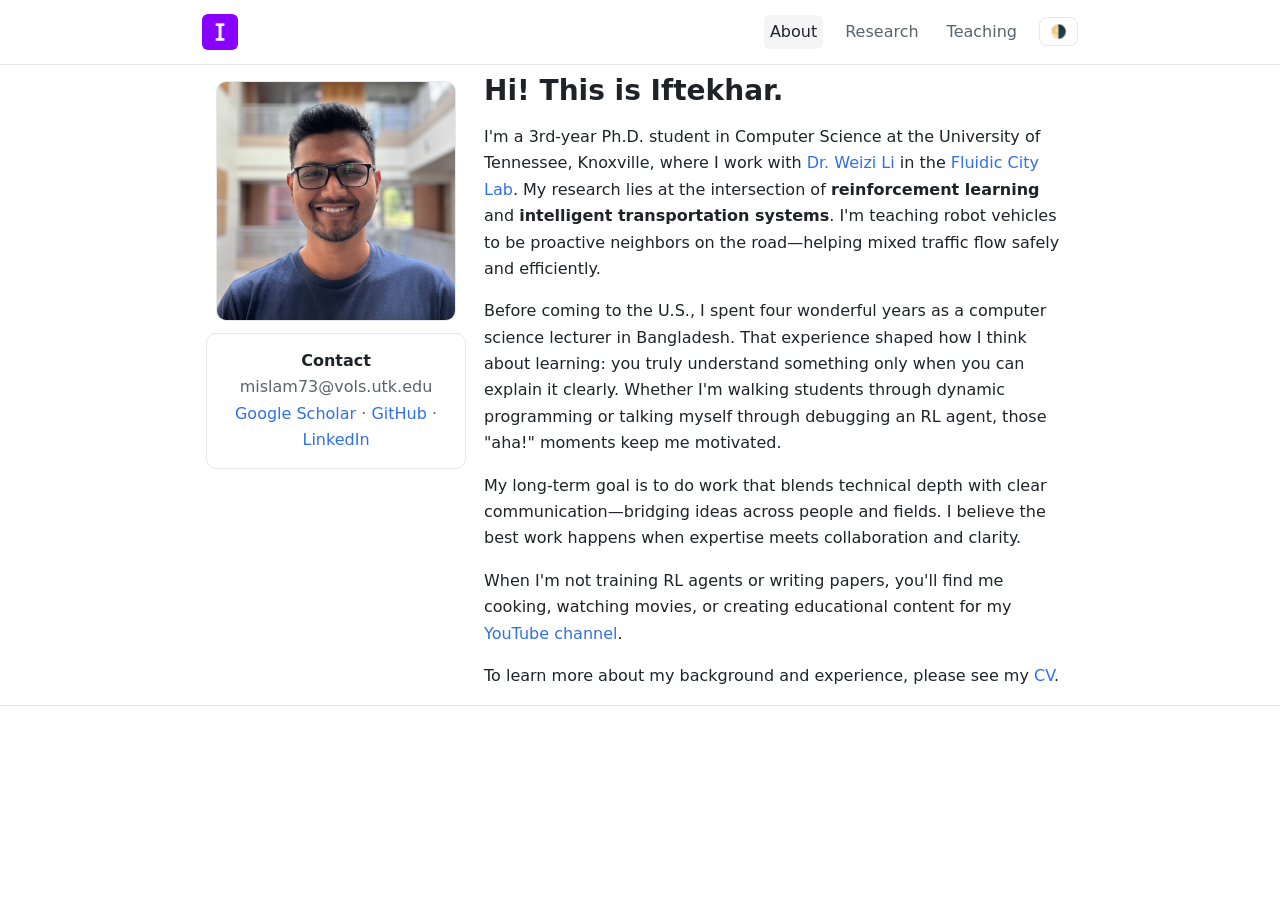
==== index.html @ 0e3d3ce4 "Update description for clarity and conciseness" ====
<!doctype html>
<html lang="en"><head>
<meta charset="utf-8"><meta name="viewport" content="width=device-width, initial-scale=1">
<title>Iftekharul Islam</title>
<link rel="icon" href="/assets/img/favicon.ico" type="image/svg+xml">
<link rel="stylesheet" href="/assets/css/styles.css">
</head><body>
<!-- <header class="site-header"><div class="container nav"> -->
  <!-- <a class="brand" href="/"><img src="/assets/img/favicon.ico" alt="Logo"><span>Iftekharul Islam</span></a> -->
  <!-- <a class="brand" href="/"><img src="/assets/img/favicon.ico" alt="Logo"></a>
  <nav class="navlinks">
    <a href="/" class="active">About</a>
    <a href="/research.html" class="">Research</a>
    <a href="/teaching.html" class="">Teaching</a>
    <button class="toggle" data-toggle-theme aria-label="Toggle theme">🌗</button>
  </nav>
</div></header> -->

<header class="site-header"><div class="container nav">
  <a class="brand" href="/"><img src="/assets/img/favicon.ico" alt="Logo"></a>
  <nav class="navlinks">
    <a href="/" class="active">About</a>
    <a href="/research.html" class="">Research</a>
    <a href="/teaching.html" class="">Teaching</a>
    <button class="toggle" data-toggle-theme aria-label="Toggle theme">🌗</button>
  </nav>
</div></header>

  
<main class="container">

<div class="grid">
  <div>
    <img src="/assets/img/profile.jpg" alt="Profile photo">
    <div class="card" style="margin-top:12px">
      <strong>Contact</strong>
      <div class="small">mislam73@vols.utk.edu</div>
      <div class="small"><a href="https://scholar.google.com/citations?user=0Px185sAAAAJ">Google Scholar</a> ·
      <a href="https://github.com/iftekharCS">GitHub</a> ·
      <a href="https://www.linkedin.com/in/iftekhar-cs">LinkedIn</a></div>
    </div>
  </div>
  <div>
<h1>Hi! This is Iftekhar.</h1>

<p>I'm a 3rd-year Ph.D. student in Computer Science at the University of Tennessee, Knoxville, where I work with <a href="https://weizi-li.github.io/">Dr. Weizi Li</a> in the <a href="https://fluidic-city.github.io/">Fluidic City Lab</a>. My research lies at the intersection of <strong>reinforcement learning</strong> and <strong>intelligent transportation systems</strong>. I'm teaching robot vehicles to be proactive neighbors on the road—helping mixed traffic flow safely and efficiently.</p>

<p>Before coming to the U.S., I spent four wonderful years as a computer science lecturer in Bangladesh. That experience shaped how I think about learning: you truly understand something only when you can explain it clearly. Whether I'm walking students through dynamic programming or talking myself through debugging an RL agent, those "aha!" moments keep me motivated.</p>

<p>My long-term goal is to do work that blends technical depth with clear communication—bridging ideas across people and fields. I believe the best work happens when expertise meets collaboration and clarity.</p>

<p>When I'm not training RL agents or writing papers, you'll find me cooking, watching movies, or creating educational content for my <a href="https://www.youtube.com/@philoCS">YouTube channel</a>.</p>

<p>To learn more about my background and experience, please see my <a href="/assets/MII_CV.pdf">CV</a>.</p>

    <!-- <h2>News</h2>
    <ul>
      <li>Two papers accepted to <strong>IROS 2025</strong> (Heterogeneous Mixed Traffic; Beacon dataset).</li>
      <li>GTA for <strong>COSC 423/523 AI</strong> (Fall 2025).</li>
    </ul>

    <h2>CV</h2>
    <p>See my <a href="/CV.pdf">CV (PDF)</a>.</p> -->
  </div>
</div>
</main>
<footer><div class="container">
  <!-- <div>© 2025 Md Iftekharul Islam · <span class="small">UTK · RL · ITS</span></div> -->
</div></footer>
<script src="/assets/js/theme.js"></script>
</body></html>
---- assets/css/styles.css ----
/* Minimal Academic Theme
   - Light/Dark via [data-theme="dark"]
   - Clean typographic layout similar to classic academic pages
*/

/* ---------- Theme Variables ---------- */
:root{
  --bg: #ffffff;
  --text: #1f2328;
  --muted: #5b636a;
  --link: #2f6feb;
  --border: #e6e8eb;
  --accent: #6e7781;
  --codebg: #f6f8fa;
}
:root[data-theme="dark"]{
  --bg: #0d1117;
  --text: #e6edf3;
  --muted: #9da7b0;
  --link: #79c0ff;
  --border: #2d333b;
  --accent: #8b949e;
  --codebg: #161b22;
}

/* ---------- Reset-ish ---------- */
*{ box-sizing:border-box }
html, body{ margin:0; padding:0 }
img{ max-width:100%; height:auto; display:block } /* global image safety */

/* ---------- Base Typography ---------- */
body{
  background:var(--bg);
  color:var(--text);
  font: 16px/1.65 ui-sans-serif, system-ui, -apple-system, "Segoe UI", Roboto, Helvetica, Arial, sans-serif;
}
a{ color:var(--link); text-decoration:none }
a:hover{ text-decoration:underline }
.container{ max-width: 900px; margin: 0 auto; padding: 0 16px; }

main{ padding: 28px 0 48px; }
h1{ font-size:28px; margin:.2rem 0 .6rem }
h2{ font-size:22px; margin:1.2rem 0 .4rem }
h3{ font-size:18px; margin:1rem 0 .3rem }
p{ margin: .5rem 0 1rem }
ul{ padding-left: 1.2rem; margin: .25rem 0 1rem }
hr{ border:0; border-top:1px solid var(--border); margin: 1.25rem 0 }
.small{ color:var(--muted); }

/* ---------- Header / Nav ---------- */
.site-header{
  border-bottom:1px solid var(--border);
  position:sticky; top:0; background:var(--bg); z-index:10;
}
.nav{
  display:flex; align-items:center; justify-content:space-between; gap:12px;
  padding: 14px 12px;
}
.brand{ display:flex; align-items:center; gap:10px; color:var(--text); font-weight:700; font-size:18px; }
.brand img{ width:36px; height:36px; border-radius:6px }
.navlinks{ display:flex; gap:16px; align-items:center; }
.navlinks a{ color:var(--muted); padding:4px 6px; border-radius:6px }
.navlinks a.active, .navlinks a:hover{ color:var(--text); background:rgba(127,127,127,.08) }
.toggle{
  border:1px solid var(--border); background:transparent; color:var(--text);
  border-radius:8px; padding:6px 10px; cursor:pointer;
}

/* ---------- Layout Grid ---------- */
.grid{
  display:grid;
  gap:18px;
  grid-template-columns: 260px 1fr; /* sidebar + main */
  align-items:start; /* keeps cards/images from stretching */
}

/* Stack on smaller screens */
@media (max-width: 880px){
  .grid{ grid-template-columns: 1fr; }
}

/* ---------- Cards / Blocks ---------- */
.card{
  border:1px solid var(--border);
  border-radius:10px;
  padding:14px;
}
blockquote{
  border-left:3px solid var(--border);
  padding-left:12px;
  color:var(--muted)
}

/* ---------- Center-align Contact Card Only ---------- */
.grid .card {
  text-align: center;
}



/* ---------- Tables / Code ---------- */
table{ border-collapse:collapse; width:100% }
th, td{ border:1px solid var(--border); padding:8px; text-align:left }
code, pre{ background:var(--codebg); padding:.2rem .35rem; border-radius:6px }

/* ---------- Footer ---------- */
footer{
  border-top:1px solid var(--border);
  padding:22px 0;
  color:var(--muted)
}

/* ---------- Profile Image ---------- */
/* Remove inline styles from the <img> in HTML; sizing is controlled here */
img[alt="Profile photo"]{
  width:100%;
  max-width:240px;        /* ideal desktop size for the sidebar */
  margin:auto;            /* centers inside the left column */
  margin-top:16px;
  border-radius:10px;
  border:1px solid var(--border);
}

/* Slightly smaller on phones */
@media (max-width: 768px){
  img[alt="Profile photo"]{
    max-width:200px;
  }
}
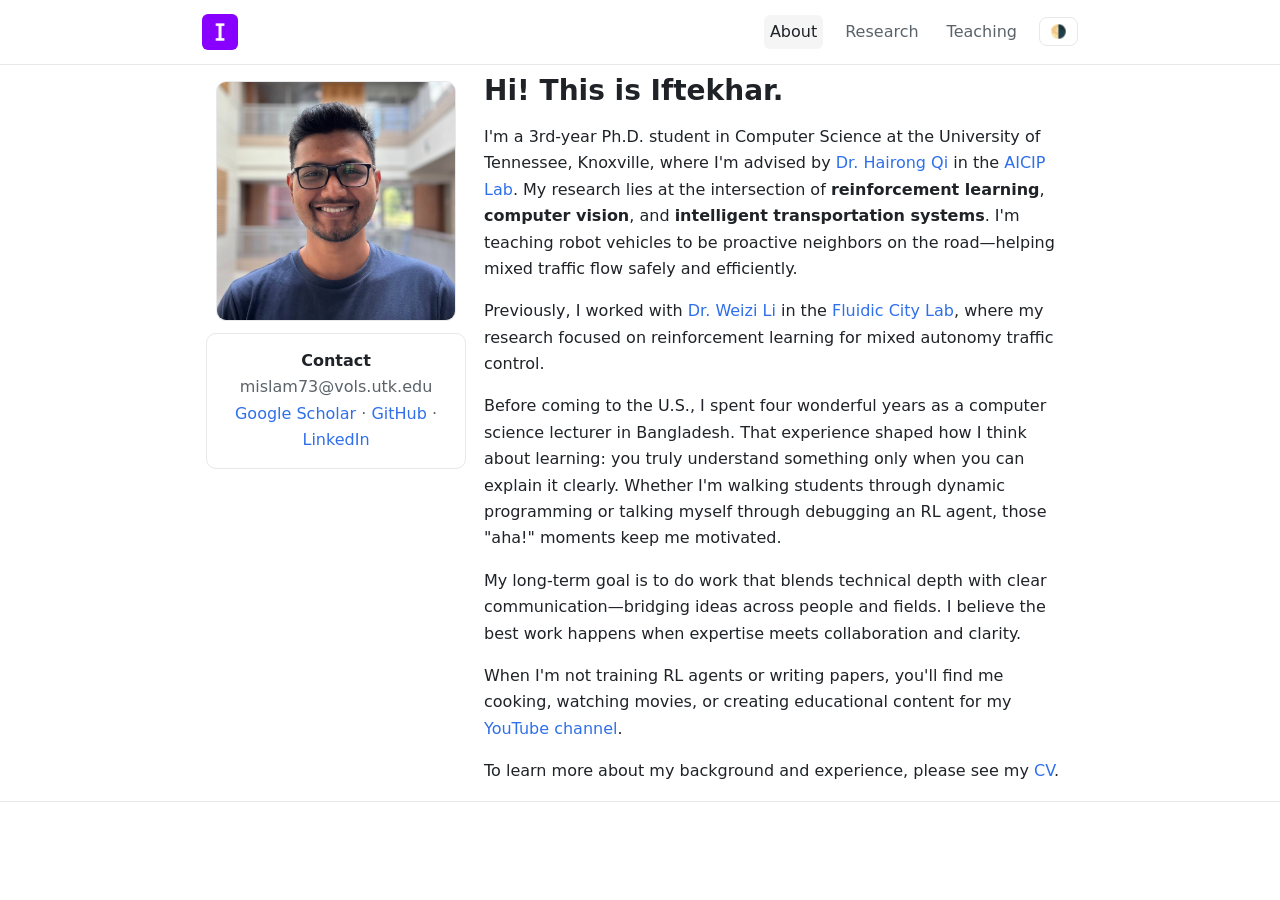
==== commit ed1226d6: "Revise personal and research details in index.html Updated personal introduction and research focus " ====
--- a/index.html
+++ b/index.html
@@ -43,7 +43,12 @@
   <div>
 <h1>Hi! This is Iftekhar.</h1>
 
-<p>I'm a 3rd-year Ph.D. student in Computer Science at the University of Tennessee, Knoxville, where I work with <a href="https://weizi-li.github.io/">Dr. Weizi Li</a> in the <a href="https://fluidic-city.github.io/">Fluidic City Lab</a>. My research lies at the intersection of <strong>reinforcement learning</strong> and <strong>intelligent transportation systems</strong>. I'm teaching robot vehicles to be proactive neighbors on the road—helping mixed traffic flow safely and efficiently.</p>
+
+<p>I'm a 3rd-year Ph.D. student in Computer Science at the University of Tennessee, Knoxville, where I'm advised by <a href="[https://eecs.utk.edu/people/hairong-qi/]">Dr. Hairong Qi</a> in the <a href="[https://aicip.github.io/]">AICIP Lab</a>. My research lies at the intersection of <strong>reinforcement learning</strong>, <strong>computer vision</strong>, and <strong>intelligent transportation systems</strong>. I'm teaching robot vehicles to be proactive neighbors on the road—helping mixed traffic flow safely and efficiently.</p>
+
+<p>Previously, I worked with <a href="https://weizi-li.github.io/">Dr. Weizi Li</a> in the <a href="https://fluidic-city.github.io/">Fluidic City Lab</a>, where my research focused on reinforcement learning for mixed autonomy traffic control.</p>
+    
+<!-- <p>I'm a 3rd-year Ph.D. student in Computer Science at the University of Tennessee, Knoxville, where I work with <a href="https://weizi-li.github.io/">Dr. Weizi Li</a> in the <a href="https://fluidic-city.github.io/">Fluidic City Lab</a>. My research lies at the intersection of <strong>reinforcement learning</strong> and <strong>intelligent transportation systems</strong>. I'm teaching robot vehicles to be proactive neighbors on the road—helping mixed traffic flow safely and efficiently.</p> -->
 
 <p>Before coming to the U.S., I spent four wonderful years as a computer science lecturer in Bangladesh. That experience shaped how I think about learning: you truly understand something only when you can explain it clearly. Whether I'm walking students through dynamic programming or talking myself through debugging an RL agent, those "aha!" moments keep me motivated.</p>
 
@@ -51,7 +56,7 @@
 
 <p>When I'm not training RL agents or writing papers, you'll find me cooking, watching movies, or creating educational content for my <a href="https://www.youtube.com/@philoCS">YouTube channel</a>.</p>
 
-<p>To learn more about my background and experience, please see my <a href="/assets/MII_CV.pdf">CV</a>.</p>
+<p>To learn more about my background and experience, please see my <a href="/assets/pdf/MII_CV_03_05_2026.pdf">CV</a>.</p>
 
     <!-- <h2>News</h2>
     <ul>
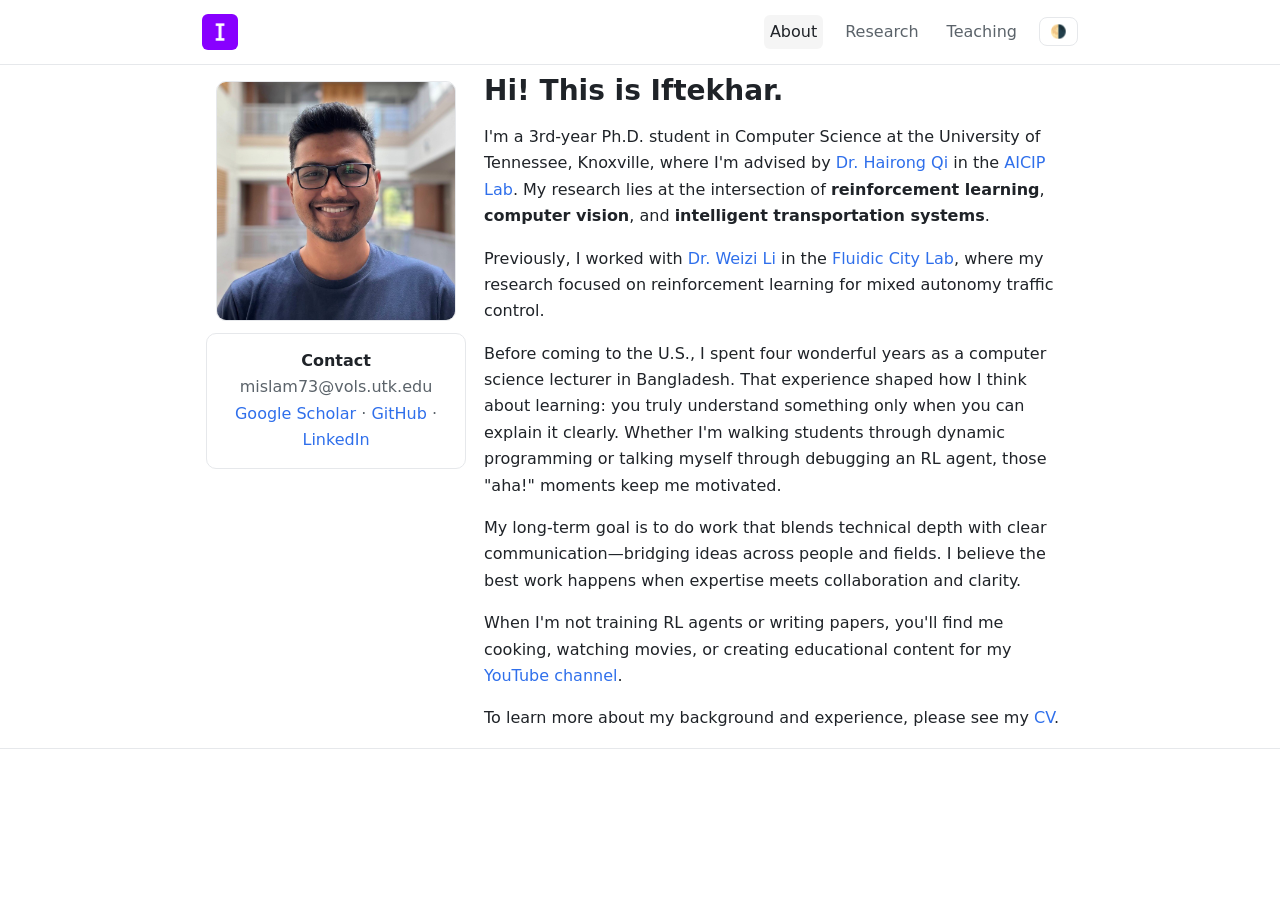
==== commit 539561fc: "Remove duplicate research description in index.html Removed duplicate paragraph about Ph.D. research" ====
--- a/index.html
+++ b/index.html
@@ -44,7 +44,7 @@
 <h1>Hi! This is Iftekhar.</h1>
 
 
-<p>I'm a 3rd-year Ph.D. student in Computer Science at the University of Tennessee, Knoxville, where I'm advised by <a href="[https://eecs.utk.edu/people/hairong-qi/]">Dr. Hairong Qi</a> in the <a href="[https://aicip.github.io/]">AICIP Lab</a>. My research lies at the intersection of <strong>reinforcement learning</strong>, <strong>computer vision</strong>, and <strong>intelligent transportation systems</strong>. I'm teaching robot vehicles to be proactive neighbors on the road—helping mixed traffic flow safely and efficiently.</p>
+<p>I'm a 3rd-year Ph.D. student in Computer Science at the University of Tennessee, Knoxville, where I'm advised by <a href="[https://eecs.utk.edu/people/hairong-qi/]">Dr. Hairong Qi</a> in the <a href="[https://aicip.github.io/]">AICIP Lab</a>. My research lies at the intersection of <strong>reinforcement learning</strong>, <strong>computer vision</strong>, and <strong>intelligent transportation systems</strong>.</p>
 
 <p>Previously, I worked with <a href="https://weizi-li.github.io/">Dr. Weizi Li</a> in the <a href="https://fluidic-city.github.io/">Fluidic City Lab</a>, where my research focused on reinforcement learning for mixed autonomy traffic control.</p>
     
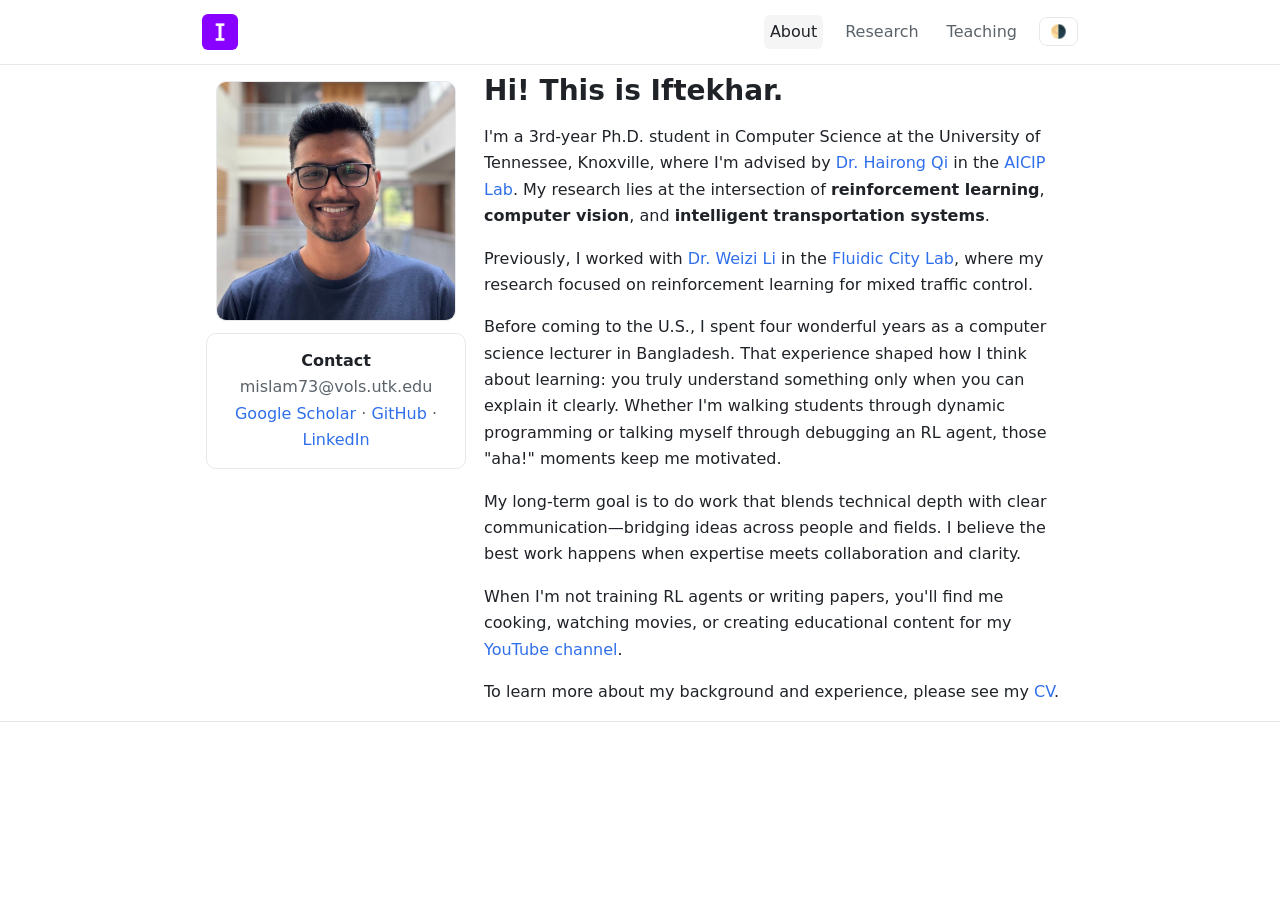
==== commit 0aff6d24: "Refine description of previous research experience Updated research focus to emphasize mixed traffic" ====
--- a/index.html
+++ b/index.html
@@ -46,7 +46,7 @@
 
 <p>I'm a 3rd-year Ph.D. student in Computer Science at the University of Tennessee, Knoxville, where I'm advised by <a href="[https://eecs.utk.edu/people/hairong-qi/]">Dr. Hairong Qi</a> in the <a href="[https://aicip.github.io/]">AICIP Lab</a>. My research lies at the intersection of <strong>reinforcement learning</strong>, <strong>computer vision</strong>, and <strong>intelligent transportation systems</strong>.</p>
 
-<p>Previously, I worked with <a href="https://weizi-li.github.io/">Dr. Weizi Li</a> in the <a href="https://fluidic-city.github.io/">Fluidic City Lab</a>, where my research focused on reinforcement learning for mixed autonomy traffic control.</p>
+<p>Previously, I worked with <a href="https://weizi-li.github.io/">Dr. Weizi Li</a> in the <a href="https://fluidic-city.github.io/">Fluidic City Lab</a>, where my research focused on reinforcement learning for mixed traffic control.</p>
     
 <!-- <p>I'm a 3rd-year Ph.D. student in Computer Science at the University of Tennessee, Knoxville, where I work with <a href="https://weizi-li.github.io/">Dr. Weizi Li</a> in the <a href="https://fluidic-city.github.io/">Fluidic City Lab</a>. My research lies at the intersection of <strong>reinforcement learning</strong> and <strong>intelligent transportation systems</strong>. I'm teaching robot vehicles to be proactive neighbors on the road—helping mixed traffic flow safely and efficiently.</p> -->
 
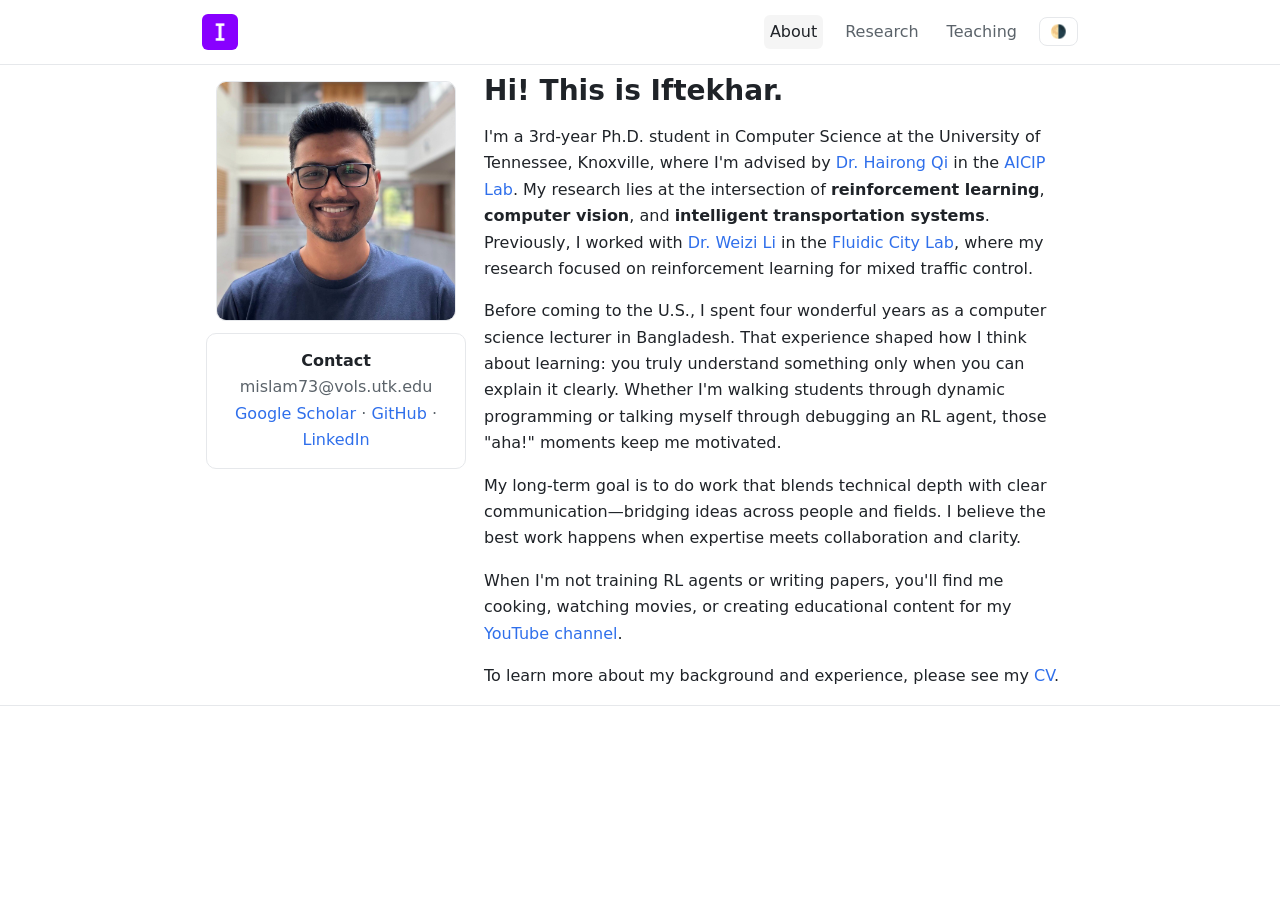
==== commit b9fd094a: "Revise personal introduction in index.html Updated personal introduction and removed redundant parag" ====
--- a/index.html
+++ b/index.html
@@ -44,9 +44,9 @@
 <h1>Hi! This is Iftekhar.</h1>
 
 
-<p>I'm a 3rd-year Ph.D. student in Computer Science at the University of Tennessee, Knoxville, where I'm advised by <a href="[https://eecs.utk.edu/people/hairong-qi/]">Dr. Hairong Qi</a> in the <a href="[https://aicip.github.io/]">AICIP Lab</a>. My research lies at the intersection of <strong>reinforcement learning</strong>, <strong>computer vision</strong>, and <strong>intelligent transportation systems</strong>.</p>
+<p>I'm a 3rd-year Ph.D. student in Computer Science at the University of Tennessee, Knoxville, where I'm advised by <a href="[https://eecs.utk.edu/people/hairong-qi/]">Dr. Hairong Qi</a> in the <a href="[https://aicip.github.io/]">AICIP Lab</a>. My research lies at the intersection of <strong>reinforcement learning</strong>, <strong>computer vision</strong>, and <strong>intelligent transportation systems</strong>. Previously, I worked with <a href="https://weizi-li.github.io/">Dr. Weizi Li</a> in the <a href="https://fluidic-city.github.io/">Fluidic City Lab</a>, where my research focused on reinforcement learning for mixed traffic control.</p>
 
-<p>Previously, I worked with <a href="https://weizi-li.github.io/">Dr. Weizi Li</a> in the <a href="https://fluidic-city.github.io/">Fluidic City Lab</a>, where my research focused on reinforcement learning for mixed traffic control.</p>
+<!-- <p>Previously, I worked with <a href="https://weizi-li.github.io/">Dr. Weizi Li</a> in the <a href="https://fluidic-city.github.io/">Fluidic City Lab</a>, where my research focused on reinforcement learning for mixed traffic control.</p> -->
     
 <!-- <p>I'm a 3rd-year Ph.D. student in Computer Science at the University of Tennessee, Knoxville, where I work with <a href="https://weizi-li.github.io/">Dr. Weizi Li</a> in the <a href="https://fluidic-city.github.io/">Fluidic City Lab</a>. My research lies at the intersection of <strong>reinforcement learning</strong> and <strong>intelligent transportation systems</strong>. I'm teaching robot vehicles to be proactive neighbors on the road—helping mixed traffic flow safely and efficiently.</p> -->
 
